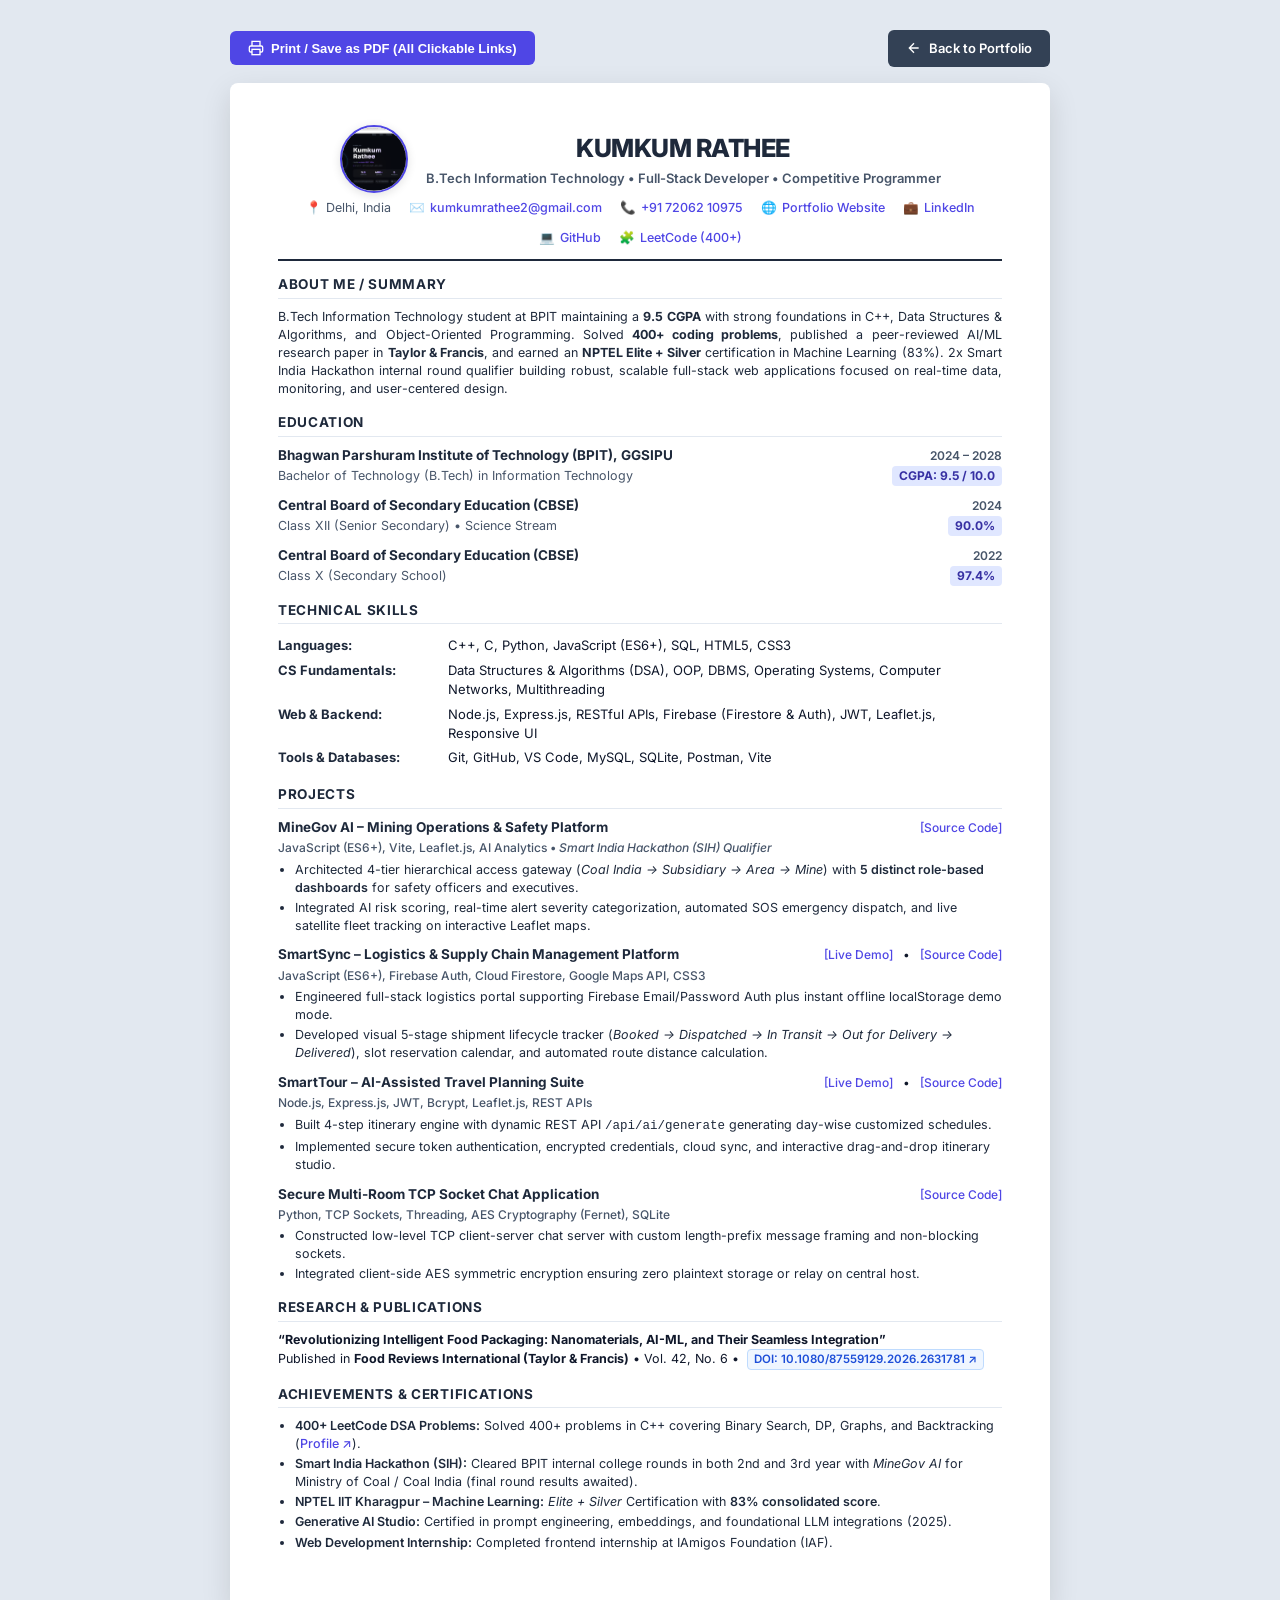
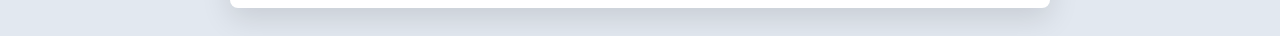
==== Kumkum_Rathee_Resume.html @ d3986f44 "Remove photo circle and rings from hero section" ====
<!DOCTYPE html>
<html lang="en">

<head>
  <meta charset="UTF-8" />
  <meta name="viewport" content="width=device-width, initial-scale=1.0" />
  <title>Kumkum Rathee – Resume</title>
  <link rel="preconnect" href="https://fonts.googleapis.com" />
  <link rel="preconnect" href="https://fonts.gstatic.com" crossorigin />
  <link
    href="https://fonts.googleapis.com/css2?family=Inter:wght@300;400;500;600;700;800&family=JetBrains+Mono:wght@400;500;600&display=swap"
    rel="stylesheet" />
  <style>
    /* ═══ ATS-OPTIMIZED CLEAN STYLING ═══════════════════════════════ */
    :root {
      --primary: #1e293b;
      --accent: #4f46e5;
      --accent-hover: #3730a3;
      --text: #0f172a;
      --muted: #475569;
      --light: #f8fafc;
      --border: #e2e8f0;
    }

    *,
    *::before,
    *::after {
      box-sizing: border-box;
      margin: 0;
      padding: 0;
    }

    body {
      font-family: 'Inter', -apple-system, BlinkMacSystemFont, 'Segoe UI', Roboto, sans-serif;
      color: var(--text);
      background: #e2e8f0;
      line-height: 1.45;
      font-size: 13.5px;
      -webkit-font-smoothing: antialiased;
      padding: 30px 15px;
    }

    /* Resume Paper Container */
    .resume-sheet {
      max-width: 820px;
      margin: 0 auto;
      background: #ffffff;
      padding: 42px 48px;
      box-shadow: 0 10px 30px rgba(0, 0, 0, 0.12);
      border-radius: 8px;
      position: relative;
    }

    /* Print / Action Bar */
    .action-bar {
      max-width: 820px;
      margin: 0 auto 16px;
      display: flex;
      justify-content: space-between;
      align-items: center;
      gap: 12px;
    }

    .action-btn {
      display: inline-flex;
      align-items: center;
      gap: 7px;
      background: var(--accent);
      color: #ffffff;
      padding: 9px 18px;
      border-radius: 6px;
      font-size: 13px;
      font-weight: 600;
      text-decoration: none;
      border: none;
      cursor: pointer;
      transition: background 0.2s;
    }

    .action-btn:hover {
      background: var(--accent-hover);
    }

    .action-btn.sec {
      background: #334155;
    }

    .action-btn.sec:hover {
      background: #1e293b;
    }

    /* ═══ RESUME HEADER ═════════════════════════════════════════════ */
    .header {
      text-align: center;
      border-bottom: 2px solid var(--primary);
      padding-bottom: 12px;
      margin-bottom: 14px;
    }

    .header-layout {
      display: flex;
      align-items: center;
      justify-content: center;
      gap: 18px;
      margin-bottom: 6px;
    }

    .resume-photo {
      width: 68px;
      height: 68px;
      border-radius: 50%;
      object-fit: cover;
      object-position: center 18%;
      border: 2px solid var(--accent);
      box-shadow: 0 2px 10px rgba(0,0,0,0.12);
      flex-shrink: 0;
    }

    .name {
      font-size: 25px;
      font-weight: 800;
      color: var(--primary);
      letter-spacing: -0.02em;
      text-transform: uppercase;
      margin-bottom: 2px;
    }

    .headline {
      font-size: 13px;
      font-weight: 600;
      color: var(--muted);
    }

    .contact-row {
      display: flex;
      justify-content: center;
      flex-wrap: wrap;
      gap: 12px 18px;
      font-size: 12.5px;
      color: var(--muted);
    }

    .contact-item {
      display: inline-flex;
      align-items: center;
      gap: 5px;
    }

    a {
      color: var(--accent);
      text-decoration: none;
      font-weight: 500;
      transition: color 0.15s;
    }

    a:hover {
      color: var(--accent-hover);
      text-decoration: underline;
    }

    /* ═══ SECTION HEADINGS ══════════════════════════════════════════ */
    .section {
      margin-bottom: 15px;
    }

    .section-title {
      font-size: 13.5px;
      font-weight: 700;
      color: var(--primary);
      text-transform: uppercase;
      letter-spacing: 0.05em;
      border-bottom: 1.5px solid var(--border);
      padding-bottom: 3px;
      margin-bottom: 9px;
      display: flex;
      align-items: center;
      justify-content: space-between;
    }

    /* ═══ EDUCATION ═════════════════════════════════════════════════ */
    .entry {
      margin-bottom: 10px;
    }

    .entry:last-child {
      margin-bottom: 0;
    }

    .entry-header {
      display: flex;
      justify-content: space-between;
      align-items: baseline;
      font-weight: 700;
      color: var(--primary);
      font-size: 13.5px;
    }

    .entry-sub {
      display: flex;
      justify-content: space-between;
      align-items: baseline;
      font-size: 12.5px;
      color: var(--muted);
      margin-top: 1px;
      margin-bottom: 3px;
    }

    .entry-date {
      font-weight: 600;
      font-size: 12px;
      color: var(--muted);
      white-space: nowrap;
    }

    .badge-cgpa {
      background: #e0e7ff;
      color: #3730a3;
      padding: 1px 7px;
      border-radius: 4px;
      font-weight: 700;
      font-size: 12px;
    }

    /* ═══ TECHNICAL SKILLS ══════════════════════════════════════════ */
    .skills-table {
      width: 100%;
      border-collapse: collapse;
      font-size: 13px;
    }

    .skills-table td {
      padding: 3px 0;
      vertical-align: top;
    }

    .skill-lbl {
      font-weight: 700;
      color: var(--primary);
      width: 170px;
      white-space: nowrap;
    }

    .skill-val {
      color: var(--text);
    }

    /* ═══ PROJECTS ══════════════════════════════════════════════════ */
    .proj-item {
      margin-bottom: 11px;
    }

    .proj-item:last-child {
      margin-bottom: 0;
    }

    .proj-title-bar {
      display: flex;
      justify-content: space-between;
      align-items: baseline;
      flex-wrap: wrap;
      gap: 4px;
      margin-bottom: 2px;
    }

    .proj-name {
      font-size: 13.5px;
      font-weight: 700;
      color: var(--primary);
    }

    .proj-links {
      font-size: 12px;
      display: inline-flex;
      gap: 10px;
    }

    .proj-tech {
      font-size: 12px;
      color: var(--muted);
      font-weight: 500;
      margin-bottom: 4px;
    }

    .bullets {
      list-style-type: disc;
      padding-left: 17px;
      margin-top: 2px;
    }

    .bullets li {
      margin-bottom: 2.5px;
      font-size: 12.5px;
      color: #1e293b;
      line-height: 1.42;
    }

    .bullets li:last-child {
      margin-bottom: 0;
    }

    .bullets strong {
      color: var(--primary);
      font-weight: 600;
    }

    /* ═══ ACHIEVEMENTS & RESEARCH ═══════════════════════════════════ */
    .ach-item {
      margin-bottom: 5px;
      font-size: 12.5px;
    }

    .ach-item:last-child {
      margin-bottom: 0;
    }

    .doi-btn {
      display: inline-flex;
      align-items: center;
      gap: 3px;
      background: #eff6ff;
      color: #1d4ed8;
      border: 1px solid #bfdbfe;
      padding: 1px 6px;
      border-radius: 4px;
      font-size: 11.5px;
      font-weight: 600;
      margin-left: 4px;
    }

    .doi-btn:hover {
      background: #dbeafe;
      text-decoration: none;
    }

    /* ═══ PRINT RULES (1-PAGE CLEAN VECTOR PDF) ═════════════════════ */
    @media print {
      body {
        background: #ffffff;
        padding: 0;
        margin: 0;
        font-size: 11.8px;
        line-height: 1.35;
      }

      .action-bar {
        display: none !important;
      }

      .resume-sheet {
        box-shadow: none;
        padding: 0;
        max-width: 100%;
        border-radius: 0;
      }

      .header {
        padding-bottom: 8px;
        margin-bottom: 10px;
      }

      .name {
        font-size: 22px;
      }

      .section {
        margin-bottom: 10px;
      }

      .section-title {
        font-size: 12px;
        margin-bottom: 6px;
      }

      .bullets li {
        font-size: 11.2px;
        margin-bottom: 2px;
      }

      a {
        color: #1d4ed8 !important;
        text-decoration: none !important;
      }

      @page {
        margin: 12mm 14mm;
        size: A4 portrait;
      }
    }
  </style>
</head>

<body>

  <!-- Top Action Bar (Hidden in Print / PDF) -->
  <div class="action-bar">
    <button class="action-btn" onclick="window.print()">
      <svg width="16" height="16" viewBox="0 0 24 24" fill="none" stroke="currentColor" stroke-width="2">
        <polyline points="6 9 6 2 18 2 18 9" />
        <path d="M6 18H4a2 2 0 0 1-2-2v-5a2 2 0 0 1 2-2h16a2 2 0 0 1 2 2v5a2 2 0 0 1-2 2h-2" />
        <rect x="6" y="14" width="12" height="8" />
      </svg>
      Print / Save as PDF (All Clickable Links)
    </button>
    <a href="index.html" class="action-btn sec">
      <svg width="16" height="16" viewBox="0 0 24 24" fill="none" stroke="currentColor" stroke-width="2">
        <path d="M19 12H5M12 19l-7-7 7-7" />
      </svg>
      Back to Portfolio
    </a>
  </div>

  <!-- Main Resume Sheet -->
  <div class="resume-sheet">

    <!-- ═══ HEADER ═══ -->
    <header class="header">
      <div class="header-layout">
        <img src="photo.jpg" alt="Kumkum Rathee" class="resume-photo" onerror="this.src='github_avatar.jpg';" />
        <div>
          <h1 class="name">Kumkum Rathee</h1>
          <p class="headline">B.Tech Information Technology &bull; Full-Stack Developer &bull; Competitive Programmer</p>
        </div>
      </div>

      <div class="contact-row">
        <span class="contact-item">
          📍 Delhi, India
        </span>
        <span class="contact-item">
          ✉️ <a href="mailto:kumkumrathee2@gmail.com">kumkumrathee2@gmail.com</a>
        </span>
        <span class="contact-item">
          📞 <a href="tel:+917206210975">+91 72062 10975</a>
        </span>
        <span class="contact-item">
          🌐 <a href="https://kumkumrathee12.github.io/RESUME/" target="_blank" rel="noopener">Portfolio Website</a>
        </span>
        <span class="contact-item">
          💼 <a href="https://www.linkedin.com/in/kumkum-rathee-825423324/" target="_blank" rel="noopener">LinkedIn</a>
        </span>
        <span class="contact-item">
          💻 <a href="https://github.com/kumkumrathee12" target="_blank" rel="noopener">GitHub</a>
        </span>
        <span class="contact-item">
          🧩 <a href="https://leetcode.com/u/Kumkumrathee_12/" target="_blank" rel="noopener">LeetCode (400+)</a>
        </span>
      </div>
    </header>

    <!-- ═══ ABOUT ME / SUMMARY ═══ -->
    <section class="section">
      <h2 class="section-title">About Me / Summary</h2>
      <p style="font-size: 12.5px; color: #1e293b; line-height: 1.45; text-align: justify; margin-bottom: 4px;">
        B.Tech Information Technology student at BPIT maintaining a <strong>9.5 CGPA</strong> with strong foundations in C++, Data Structures &amp; Algorithms, and Object-Oriented Programming. Solved <strong>400+ coding problems</strong>, published a peer-reviewed AI/ML research paper in <strong>Taylor &amp; Francis</strong>, and earned an <strong>NPTEL Elite + Silver</strong> certification in Machine Learning (83%). 2x Smart India Hackathon internal round qualifier building robust, scalable full-stack web applications focused on real-time data, monitoring, and user-centered design.
      </p>
    </section>

    <!-- ═══ EDUCATION ═══ -->
    <section class="section">
      <h2 class="section-title">Education</h2>

      <div class="entry">
        <div class="entry-header">
          <span>Bhagwan Parshuram Institute of Technology (BPIT), GGSIPU</span>
          <span class="entry-date">2024 &ndash; 2028</span>
        </div>
        <div class="entry-sub">
          <span>Bachelor of Technology (B.Tech) in Information Technology</span>
          <span class="badge-cgpa">CGPA: 9.5 / 10.0</span>
        </div>
      </div>

      <div class="entry" style="margin-top: 6px;">
        <div class="entry-header">
          <span>Central Board of Secondary Education (CBSE)</span>
          <span class="entry-date">2024</span>
        </div>
        <div class="entry-sub">
          <span>Class XII (Senior Secondary) &bull; Science Stream</span>
          <span class="badge-cgpa">90.0%</span>
        </div>
      </div>

      <div class="entry" style="margin-top: 6px;">
        <div class="entry-header">
          <span>Central Board of Secondary Education (CBSE)</span>
          <span class="entry-date">2022</span>
        </div>
        <div class="entry-sub">
          <span>Class X (Secondary School)</span>
          <span class="badge-cgpa">97.4%</span>
        </div>
      </div>
    </section>

    <!-- ═══ TECHNICAL SKILLS ═══ -->
    <section class="section">
      <h2 class="section-title">Technical Skills</h2>
      <table class="skills-table">
        <tr>
          <td class="skill-lbl">Languages:</td>
          <td class="skill-val">C++, C, Python, JavaScript (ES6+), SQL, HTML5, CSS3</td>
        </tr>
        <tr>
          <td class="skill-lbl">CS Fundamentals:</td>
          <td class="skill-val">Data Structures &amp; Algorithms (DSA), OOP, DBMS, Operating Systems, Computer Networks,
            Multithreading</td>
        </tr>
        <tr>
          <td class="skill-lbl">Web &amp; Backend:</td>
          <td class="skill-val">Node.js, Express.js, RESTful APIs, Firebase (Firestore &amp; Auth), JWT, Leaflet.js,
            Responsive UI</td>
        </tr>
        <tr>
          <td class="skill-lbl">Tools &amp; Databases:</td>
          <td class="skill-val">Git, GitHub, VS Code, MySQL, SQLite, Postman, Vite</td>
        </tr>
      </table>
    </section>

    <!-- ═══ PROJECTS ═══ -->
    <section class="section">
      <h2 class="section-title">Projects</h2>

      <!-- MineGov AI -->
      <div class="proj-item">
        <div class="proj-title-bar">
          <span class="proj-name">MineGov AI – Mining Operations &amp; Safety Platform</span>
          <span class="proj-links">
            <a href="https://github.com/kumkumrathee12" target="_blank" rel="noopener">[Source Code]</a>
          </span>
        </div>
        <div class="proj-tech">JavaScript (ES6+), Vite, Leaflet.js, AI Analytics &bull; <em>Smart India Hackathon (SIH)
            Qualifier</em></div>
        <ul class="bullets">
          <li>Architected 4-tier hierarchical access gateway (<em>Coal India &rarr; Subsidiary &rarr; Area &rarr;
              Mine</em>) with <strong>5 distinct role-based dashboards</strong> for safety officers and executives.</li>
          <li>Integrated AI risk scoring, real-time alert severity categorization, automated SOS emergency dispatch, and
            live satellite fleet tracking on interactive Leaflet maps.</li>
        </ul>
      </div>

      <!-- SmartSync -->
      <div class="proj-item">
        <div class="proj-title-bar">
          <span class="proj-name">SmartSync – Logistics &amp; Supply Chain Management Platform</span>
          <span class="proj-links">
            <a href="https://kumkumrathee12.github.io/smartSync/" target="_blank" rel="noopener">[Live Demo]</a> &bull;
            <a href="https://github.com/kumkumrathee12/smartSync" target="_blank" rel="noopener">[Source Code]</a>
          </span>
        </div>
        <div class="proj-tech">JavaScript (ES6+), Firebase Auth, Cloud Firestore, Google Maps API, CSS3</div>
        <ul class="bullets">
          <li>Engineered full-stack logistics portal supporting Firebase Email/Password Auth plus instant offline
            localStorage demo mode.</li>
          <li>Developed visual 5-stage shipment lifecycle tracker (<em>Booked &rarr; Dispatched &rarr; In Transit &rarr;
              Out for Delivery &rarr; Delivered</em>), slot reservation calendar, and automated route distance
            calculation.</li>
        </ul>
      </div>

      <!-- SmartTour -->
      <div class="proj-item">
        <div class="proj-title-bar">
          <span class="proj-name">SmartTour – AI-Assisted Travel Planning Suite</span>
          <span class="proj-links">
            <a href="https://kumkumrathee12.github.io/SmartTour/" target="_blank" rel="noopener">[Live Demo]</a> &bull;
            <a href="https://github.com/kumkumrathee12/SmartTour" target="_blank" rel="noopener">[Source Code]</a>
          </span>
        </div>
        <div class="proj-tech">Node.js, Express.js, JWT, Bcrypt, Leaflet.js, REST APIs</div>
        <ul class="bullets">
          <li>Built 4-step itinerary engine with dynamic REST API <code>/api/ai/generate</code> generating day-wise
            customized schedules.</li>
          <li>Implemented secure token authentication, encrypted credentials, cloud sync, and interactive drag-and-drop
            itinerary studio.</li>
        </ul>
      </div>

      <!-- Secure Chat -->
      <div class="proj-item">
        <div class="proj-title-bar">
          <span class="proj-name">Secure Multi-Room TCP Socket Chat Application</span>
          <span class="proj-links">
            <a href="https://github.com/kumkumrathee12/socket-chat-app" target="_blank" rel="noopener">[Source Code]</a>
          </span>
        </div>
        <div class="proj-tech">Python, TCP Sockets, Threading, AES Cryptography (Fernet), SQLite</div>
        <ul class="bullets">
          <li>Constructed low-level TCP client-server chat server with custom length-prefix message framing and
            non-blocking sockets.</li>
          <li>Integrated client-side AES symmetric encryption ensuring zero plaintext storage or relay on central host.
          </li>
        </ul>
      </div>
    </section>

    <!-- ═══ RESEARCH & PUBLICATIONS ═══ -->
    <section class="section">
      <h2 class="section-title">Research &amp; Publications</h2>
      <div class="ach-item">
        <strong>&ldquo;Revolutionizing Intelligent Food Packaging: Nanomaterials, AI-ML, and Their Seamless
          Integration&rdquo;</strong><br />
        Published in <strong>Food Reviews International (Taylor &amp; Francis)</strong> &bull; Vol. 42, No. 6 &bull;
        <a href="https://www.tandfonline.com/doi/abs/10.1080/87559129.2026.2631781" target="_blank" rel="noopener"
          class="doi-btn">
          DOI: 10.1080/87559129.2026.2631781 &nearr;
        </a>
      </div>
    </section>

    <!-- ═══ ACHIEVEMENTS & CERTIFICATIONS ═══ -->
    <section class="section">
      <h2 class="section-title">Achievements &amp; Certifications</h2>
      <ul class="bullets">
        <li><strong>400+ LeetCode DSA Problems:</strong> Solved 400+ problems in C++ covering Binary Search, DP, Graphs,
          and Backtracking (<a href="https://leetcode.com/u/Kumkumrathee_12/" target="_blank" rel="noopener">Profile
            &nearr;</a>).</li>
        <li><strong>Smart India Hackathon (SIH):</strong> Cleared BPIT internal college rounds in both 2nd and 3rd year
          with <em>MineGov AI</em> for Ministry of Coal / Coal India (final round results awaited).</li>
        <li><strong>NPTEL IIT Kharagpur – Machine Learning:</strong> <em>Elite + Silver</em> Certification with
          <strong>83% consolidated score</strong>.</li>
        <li><strong>Generative AI Studio:</strong> Certified in prompt engineering, embeddings, and foundational LLM
          integrations (2025).</li>
        <li><strong>Web Development Internship:</strong> Completed frontend internship at IAmigos Foundation (IAF).</li>
      </ul>
    </section>

  </div>

</body>

</html>
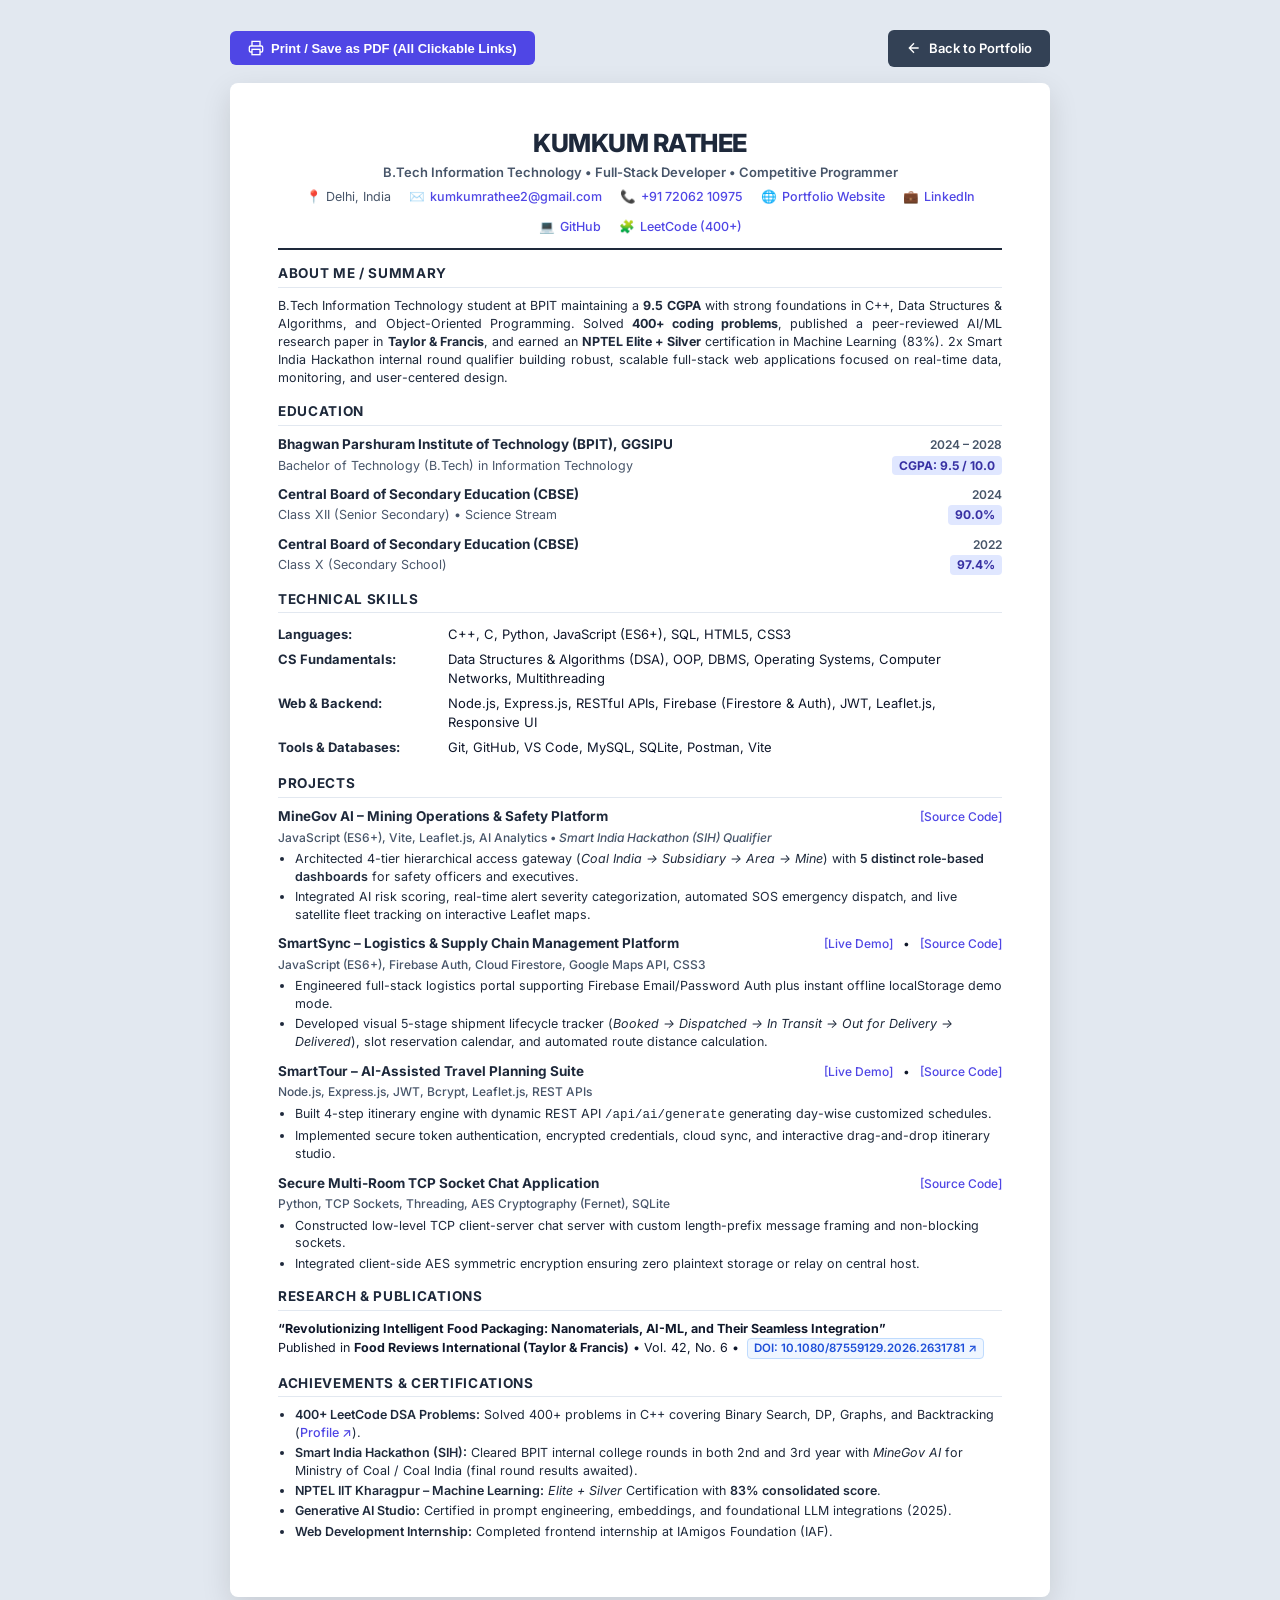
==== commit e617aebd: "Remove photo from resume HTML" ====
--- a/Kumkum_Rathee_Resume.html
+++ b/Kumkum_Rathee_Resume.html
@@ -105,16 +105,7 @@
       margin-bottom: 6px;
     }
 
-    .resume-photo {
-      width: 68px;
-      height: 68px;
-      border-radius: 50%;
-      object-fit: cover;
-      object-position: center 18%;
-      border: 2px solid var(--accent);
-      box-shadow: 0 2px 10px rgba(0,0,0,0.12);
-      flex-shrink: 0;
-    }
+
 
     .name {
       font-size: 25px;
@@ -415,7 +406,7 @@
     <!-- ═══ HEADER ═══ -->
     <header class="header">
       <div class="header-layout">
-        <img src="photo.jpg" alt="Kumkum Rathee" class="resume-photo" onerror="this.src='github_avatar.jpg';" />
+
         <div>
           <h1 class="name">Kumkum Rathee</h1>
           <p class="headline">B.Tech Information Technology &bull; Full-Stack Developer &bull; Competitive Programmer</p>
